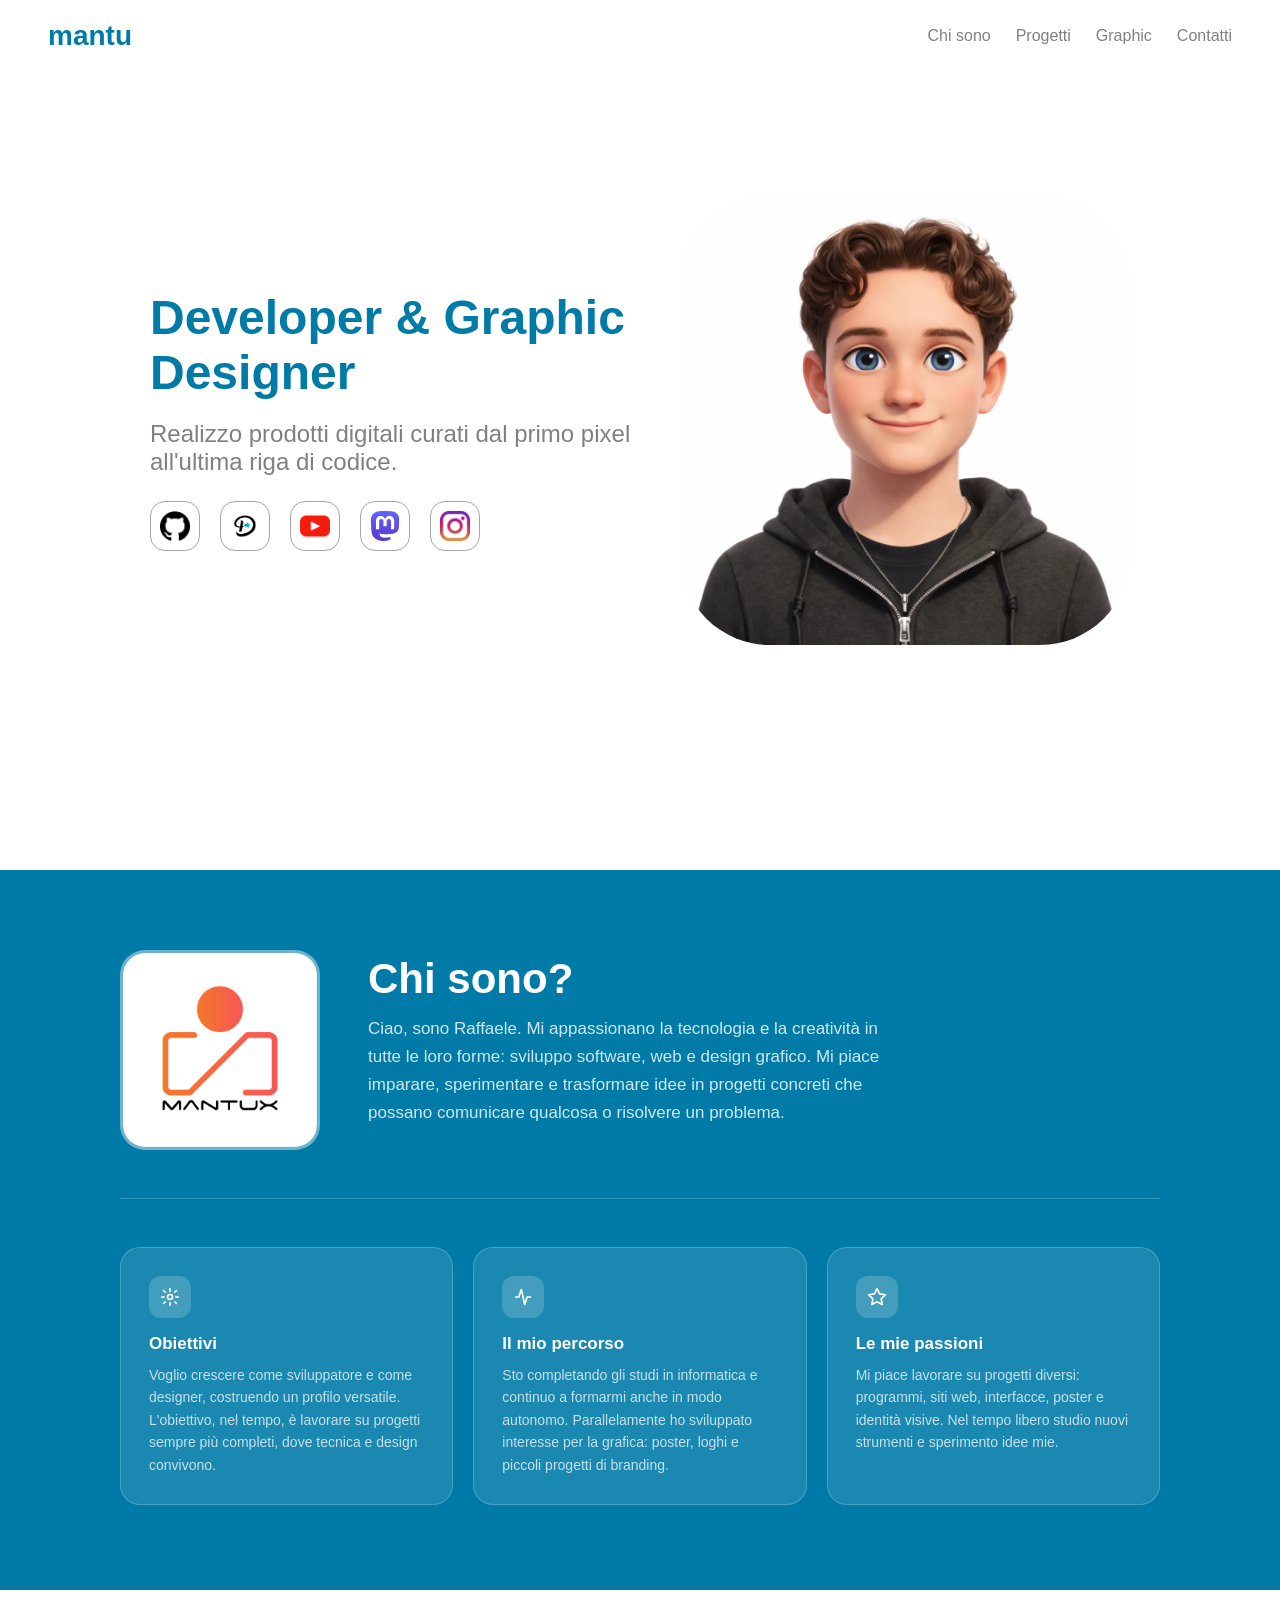
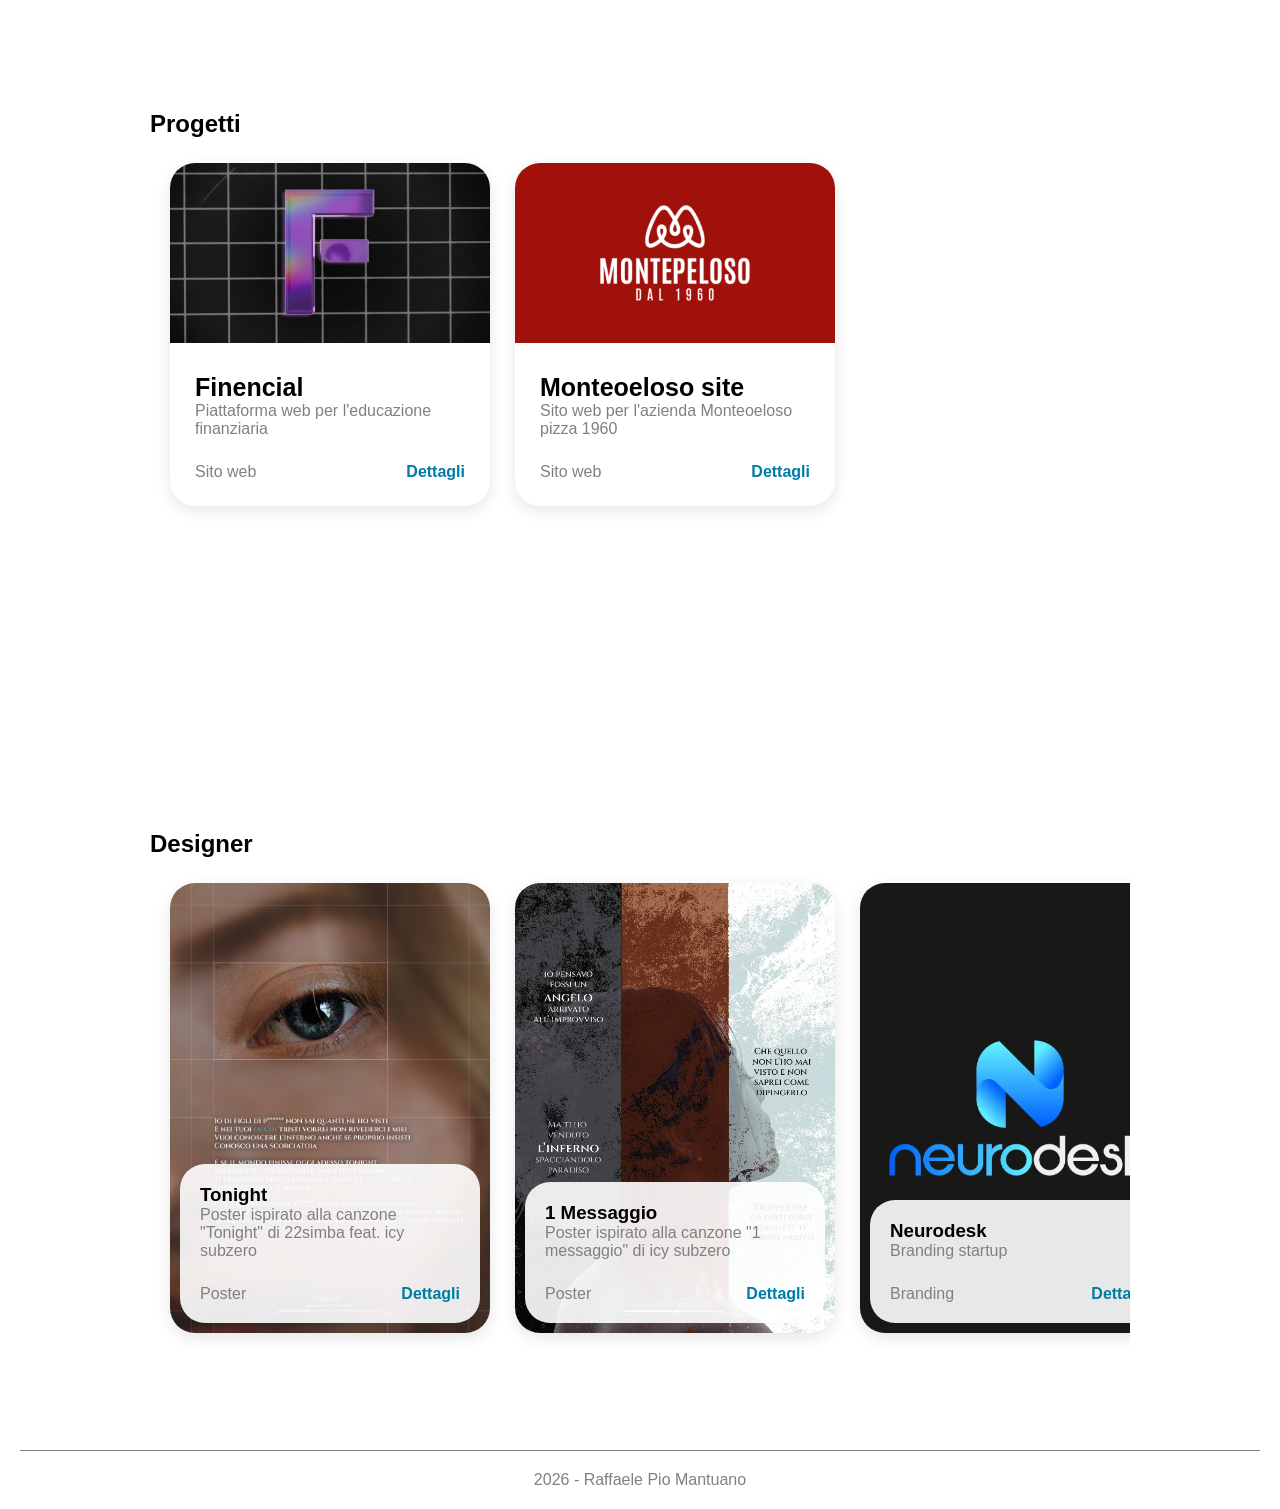
==== index.html @ b6dc05f1 "Add files via upload" ====
<!DOCTYPE html>
<html lang="it">

    <head>
        <meta charset="UTF-8">
        <meta name="viewport" content="width=device-width, initial-scale=1.0">
        <title>Mantu</title>
        <meta name="author" content="Raffaele Pio Mantuano">
        <link rel="icon" href="img/logoNoScritta.png">

        <!-- CSS-->
        <link rel="stylesheet" href="css/style.css">

    </head>

    <body>
        <!-- Navbar -->
        <nav class="nav">
            <a href="#home" style="text-decoration: none;">
                <h1>mantu</h1>
            </a>
        
            <button class="hamburger" aria-label="Apri menu">
                <span></span>
                <span></span>
                <span></span>
            </button>
        
            <ul class="link">
                <li class="nav-item"><a href="#chiSono" class="nav-link">Chi sono</a></li>
                <li class="nav-item"><a href="#progetti" class="nav-link">Progetti</a></li>
                <li class="nav-item"><a href="#Graphic" class="nav-link">Graphic</a></li>
                <li class="nav-item"><a href="#" class="nav-link">Contatti</a></li>
            </ul>
        </nav>

        <section class="home" id="home">

            <div class="info">
                <h1>Developer & Graphic Designer</h1>
                <p>Realizzo prodotti digitali curati dal primo pixel all'ultima riga di codice.</p>

                <div class="social">
                    <a href="https://github.com/MantuxDev" target="_blank" >
                        <img src="img/social/github-logo.webp" alt="Github">
                    </a>
                    <a href="https://displate.com/artist/mantux" target="_blank" >
                        <img src="img/social/0x0.webp" alt="Displate">
                    </a>
                    <a href="https://www.youtube.com/@Mantux-j5h" target="_blank">
                        <img src="img/social/youtube.webp" alt="Youtube">
                    </a>
                    <a href="https://mastodon.social/@the_mantux" target="_blank" >
                        <img src="img/social/Mastodon_logotype__simple__new_hue.svg.webp" alt="Mastodon">
                    </a>
                    <a href="https://www.instagram.com/___mantux___/" target="_blank">
                        <img src="img/social/instagram.webp" alt="Instagram">
                    </a>
                </div>
            </div>

            <img src="img/io_11zon.webp" alt="io" >
        </section>

        <section class="chiSono" id="chiSono">

            <div class="cs-top">
                <img src="img/Principale scritta bg bianco@1x.png" alt="" class="cs-avatar">
                <div class="cs-intro">
                    <h1>Chi sono?</h1>
                    <p>
                        Ciao, sono Raffaele.
                        Mi appassionano la tecnologia e la creatività in tutte le loro forme:
                        sviluppo software, web e design grafico.
                        Mi piace imparare, sperimentare e trasformare idee in progetti concreti
                        che possano comunicare qualcosa o risolvere un problema.
                    </p>
                </div>
            </div>
        
            <div class="cs-divider"></div>
        
            <div class="container">
                <div class="card-chiSono">
                    <div class="cs-card-icon">
                        <svg viewBox="0 0 24 24" fill="none" stroke="white" stroke-width="2" stroke-linecap="round" stroke-linejoin="round">
                            <circle cx="12" cy="12" r="3"/>
                            <path d="M12 2v3M12 19v3M4.22 4.22l2.12 2.12M17.66 17.66l2.12 2.12M2 12h3M19 12h3M4.22 19.78l2.12-2.12M17.66 6.34l2.12-2.12"/>
                        </svg>
                    </div>
                    <h2>Obiettivi</h2>
                    <p>Voglio crescere come sviluppatore e come designer, costruendo un profilo versatile. L'obiettivo, nel tempo, è lavorare su progetti sempre più completi, dove tecnica e design convivono.</p>
                </div>
            
                <div class="card-chiSono">
                    <div class="cs-card-icon">
                        <svg viewBox="0 0 24 24" fill="none" stroke="white" stroke-width="2" stroke-linecap="round" stroke-linejoin="round">
                            <path d="M3 12h4l3-9 4 18 3-9h4"/>
                        </svg>
                    </div>
                    <h2>Il mio percorso</h2>
                    <p>Sto completando gli studi in informatica e continuo a formarmi anche in modo autonomo. Parallelamente ho sviluppato interesse per la grafica: poster, loghi e piccoli progetti di branding.</p>
                </div>
            
                <div class="card-chiSono">
                    <div class="cs-card-icon">
                        <svg viewBox="0 0 24 24" fill="none" stroke="white" stroke-width="2" stroke-linecap="round" stroke-linejoin="round">
                            <polygon points="12 2 15.09 8.26 22 9.27 17 14.14 18.18 21.02 12 17.77 5.82 21.02 7 14.14 2 9.27 8.91 8.26 12 2"/>
                        </svg>
                    </div>
                    <h2>Le mie passioni</h2>
                    <p>Mi piace lavorare su progetti diversi: programmi, siti web, interfacce, poster e identità visive. Nel tempo libero studio nuovi strumenti e sperimento idee mie.</p>
                </div>
            </div>
        
        </section>

        <section class="progettiDeveloper" id="progetti">
            <h1>Progetti</h1>

            <div class="carousel">
                <div class="track">

                    <div class="card">
                        <img src="img/Developer/Finencial/intro.webp" alt="Finencial" >
                        
                        <div class="infoCard">
                            <h1>Finencial</h1>
                            <p>Piattaforma web per l'educazione finanziaria</p>

                            <div class="altro">
                                <p>Sito web</p>
                                <a href="Progetti/Developer/Finencial.html">Dettagli</a>
                            </div>
                        </div>
                    </div>

                    <div class="card">
                        <img src="img/Developer/Montepeloso/Progetto-senza-titolo-_1_.webp" alt="Finencial" >
                        
                        <div class="infoCard">
                            <h1>Monteoeloso site</h1>
                            <p>Sito web per l'azienda Monteoeloso pizza 1960</p>

                            <div class="altro">
                                <p>Sito web</p>
                                <a href="Progetti/Developer/Montepeloso.html">Dettagli</a>
                            </div>
                        </div>
                    </div>

                </div>
            </div>

        </section>

        <section class="progettiDesigner" id="Graphic">
            <h1>Designer</h1>

            <div class="carousel">
                <div class="track">

                    <div class="cardDesign">
                        <img src="img/Designer/card/14) Tonight_4_11zon.webp" alt="" class="card-bg">
                        
                        <div class="cardContent">
                            <h3>Tonight</h3>
                            <p>Poster ispirato alla canzone "Tonight" di 22simba feat. icy subzero</p>
                            
                            <div class="altro">
                                <p>Poster</p>
                                <a href="Progetti/Designer/tonight.html">Dettagli</a>
                            </div>
                        </div>
                    </div>

                    <div class="cardDesign">
                        <img src="img/Designer/card/13) 1 messaggio_3_11zon.webp" alt="" class="card-bg">
                        
                        <div class="cardContent">
                            <h3>1 Messaggio</h3>
                            <p>Poster ispirato alla canzone "1 messaggio" di icy subzero</p>
                            
                            <div class="altro">
                                <p>Poster</p>
                                <a href="Progetti/Designer/1messaggio.html">Dettagli</a>
                            </div>
                        </div>
                    </div>

                    <div class="cardDesign">
                        <img src="img/Designer/card/NeuroDesk_1_11zon.webp" alt="" class="card-bg">
                        
                        <div class="cardContent">
                            <h3>Neurodesk</h3>
                            <p>Branding startup </p>
                            
                            <div class="altro">
                                <p>Branding</p>
                                <a href="Progetti/Designer/Neurodesk.html">Dettagli</a>
                            </div>
                        </div>
                    </div>

                    <div class="cardDesign">
                        <img src="img/Designer/card/12) Vita mea.webp" alt="" class="card-bg">
                        
                        <div class="cardContent">
                            <h3>Vita mea</h3>
                            <p>Poster ispirato alla canzone "Vita mea" di icy subzero</p>
                            
                            <div class="altro">
                                <p>Poster</p>
                                <a href="Progetti/Designer/vitamea.html">Dettagli</a>
                            </div>
                        </div>
                    </div>

                    <div class="cardDesign">
                        <img src="img/Designer/card/11) Totti 10.webp" alt="" class="card-bg">
                        
                        <div class="cardContent">
                            <h3>Totti</h3>
                            <p>Un poster celebrativo dedicato a Francesco Totti</p>
                            
                            <div class="altro">
                                <p>Poster</p>
                                <a href="Progetti/Designer/Totti.html">Dettagli</a>
                            </div>
                        </div>
                    </div>

                    <div class="cardDesign">
                        <img src="img/Designer/card/6) Tho dipinta io.webp" alt="" class="card-bg">
                        
                        <div class="cardContent">
                            <h3>T'ho dipinta io</h3>
                            <p>Poster dedicato all'inno della Roma</p>
                            
                            <div class="altro">
                                <p>Poster</p>
                                <a href="#">Dettagli</a>
                            </div>
                        </div>
                    </div>

                    <div class="cardDesign">
                        <img src="img/Designer/card/10) Vuoi un cookie.webp" alt="" class="card-bg">
                        
                        <div class="cardContent">
                            <h3>Vuoi un cookie?</h3>
                            <p>Ironica rappresentazione grafica dei banner per il consenso ai dati web</p>
                            
                            <div class="altro">
                                <p>Poster</p>
                                <a href="Progetti/Designer/VuoiUnCookie.html">Dettagli</a>
                            </div>
                        </div>
                    </div>

                    <div class="cardDesign">
                        <img src="img/Designer/card/9) Ferrari.webp" alt="" class="card-bg">
                        
                        <div class="cardContent">
                            <h3>Ferrari</h3>
                            <p>Poster dedicato alla Ferrari</p>
                            
                            <div class="altro">
                                <p>Poster</p>
                                <a href="Progetti/Designer/Ferrari.html">Dettagli</a>
                            </div>
                        </div>
                    </div>

                    <div class="cardDesign">
                        <img src="img/Designer/card/poster roma_2_11zon.webp" alt="" class="card-bg">
                        
                        <div class="cardContent">
                            <h3>Poster AS Roma</h3>
                            <p>Poster dedicato all'inno della Roma</p>
                            
                            <div class="altro">
                                <p>Poster</p>
                                <a href="#">Dettagli</a>
                            </div>
                        </div>
                    </div>

                    <div class="cardDesign">
                        <img src="img/Designer/card/3) Batman.webp" alt="" class="card-bg">
                        
                        <div class="cardContent">
                            <h3>Batman</h3>
                            <p>Poster dedicato a Batman</p>
                            
                            <div class="altro">
                                <p>Poster</p>
                                <a href="#">Dettagli</a>
                            </div>
                        </div>
                    </div>

                    <div class="cardDesign">
                        <img src="img/Designer/card/1) Daje Roma Daje.webp" alt="" class="card-bg">
                        
                        <div class="cardContent">
                            <h3>Daje Roma Daje</h3>
                            <p>Poster dedicato al Daje Roma Daje</p>
                            
                            <div class="altro">
                                <p>Poster</p>
                                <a href="#">Dettagli</a>
                            </div>
                        </div>
                    </div>

                </div> <!-- track -->

                </div>
            </div>

            


        </section>

        <footer>
            <p>2026 - Raffaele Pio Mantuano</p>
        </footer>

        <script src="script.js"></script>

    </body>
</html>
---- css/style.css ----
:root{
    --ceruleo: #007BA7
}

*{
    padding: 0;
    margin: 0;
    box-sizing: border-box;
    font-family:Arial, Helvetica, sans-serif;
}

html {
    scroll-snap-type: y mandatory;
}

body {
    background-color:white;
}

.nav {
    position: fixed;
    top: 0;
    left: 0;
    width: 100%;
    z-index: 9999;
    display: flex; 
    justify-content: space-between;
    align-items: center;
    padding: 20px 48px; 
    background-color: rgba(255, 255, 255, 0.8); 
    transition: 0.5s;
    border-bottom: 1px solid transparent;
}

.nav.scrolled {
    padding-top: 15px;
    padding-bottom: 15px;
    padding-left: 30px;
    padding-right: 30px;
    backdrop-filter: blur(4px);
    border-bottom: 1px solid rgba(0,0,0,0.1);
}

.nav h1 {
    color: var(--ceruleo); 
    font-size: 28px;
}

.link {
    display: flex;
    gap: 25px;
    list-style: none;
    align-items: center;
    margin-top: 0;
}

.nav-link {
    text-decoration: none;
    color: gray;
    transition: 0.3s;
}

.nav-link:hover {
    color: var(--ceruleo);
}

/* Hamburger Style (i tre trattini) */
.hamburger {
    display: none;
    flex-direction: column;
    gap: 6px;
    background: none;
    border: none;
    cursor: pointer;
}

.hamburger span {
    width: 24px;
    height: 2px;
    background: gray;
    display: block;
}

/* MEDIA QUERY - Comportamento Mobile */
@media (max-width: 768px) {
    .nav {
        padding: 20px 24px;
    }

    .hamburger {
        display: flex;
    }

    .link {
        position: absolute;
        top: 70px; /* Posizionamento identico alla seconda nav */
        right: 24px;
        background: rgba(255, 255, 255, 0.8);
        box-shadow: 0 12px 30px rgba(0,0,0,0.1);
        border-radius: 16px;
        display: none; /* Nascosto di default */
        flex-direction: column;
        min-width: 180px;
        padding: 15px 0;
        gap: 0; /* Gestito dai padding interni dei link */
        
    }

    /* Classe per mostrare il menu (attiva via JS) */
    .link.active {
        display: flex;
        
    }

    .link li {
        width: 100%;
    }

    .nav-link {
        display: block;
        padding: 12px 20px;
        width: 100%;
        text-align: center;
    }
}

section{
    margin: 150px;
    padding-top: 120px;
    margin-top: 0px;
    min-height: 80vh;
}

.home{
    display: flex;
    align-items: center;
}

.home .info{
    display: flex;
    flex-direction: column;
    width: 50%;
}

.home .info h1{
    font-size: xxx-large;
    font-weight: 600;
    color: var(--ceruleo);
    margin-bottom: 20px;
}

.home .info p{
    font-size: x-large;
    color: gray;
}

.home img{
    height: 450px;
    margin-left: auto;
    border-radius: 20%;
}

.info .social{
    display: flex;
    margin-top: 25px;
}

.info .social a{
    margin-right: 20px;
    border: solid 1px rgba(0,0,0,.35);
    border-radius: 15px;
    padding: 10px;
    justify-content: center;
    align-items: center;
    display: flex;
    transition: 0.3s;

    width: 50px;
    height: 50px;
}

.info .social img{
    width: 30px;
    height: 30px;
    transition: 0.3s;
}

.info .social a:hover{
    background-color: rgba(0,123,167,0.3);
    backdrop-filter: blur(4px);
    border-color: var(--ceruleo);
    transform: translateY(-4px) scale(1.01);

}

@media (max-width: 1000px){
    section{
        margin: 0px;
    }

    .home{
        flex-direction: column;
        align-items: center;
    }

    .home .info{
        display: flex;
        flex-direction: column;
        width: 80%;
    }

    .home img{
        margin:0;
        margin-top: 25px;
        margin-bottom: 25px;
        width: 350px;
        height: 350px;
        align-items: center;
    }
}

.chiSono {
    background-color: var(--ceruleo);
    margin: 0;
    padding: 80px 120px;
}

.cs-top {
    display: flex;
    align-items: center;
    gap: 48px;
    margin-bottom: 48px;
}

.cs-avatar {
    width: 200px;
    height: 200px;
    border-radius: 25px;
    border: 3px solid rgba(255,255,255,0.35);
    background: rgba(255,255,255,0.12);
    flex-shrink: 0;
    display: flex;
    align-items: center;
    justify-content: center;
    font-size: 48px;
    font-weight: 700;
    color: white;
}

.cs-intro h1 {
    font-size: 42px;
    font-weight: 700;
    color: white;
    margin-bottom: 12px;
}

.cs-intro p {
    font-size: 17px;
    color: rgba(255,255,255,0.82);
    line-height: 1.65;
    margin-bottom: 18px;
    max-width: 520px;
}

.cs-divider {
    height: 1px;
    background: rgba(255,255,255,0.2);
    margin-bottom: 48px;
}

.container {
    display: grid;
    grid-template-columns: repeat(3, 1fr);
    gap: 20px;
    margin: 0;
}

.card-chiSono {
    background: rgba(255,255,255,0.1);
    border: 1px solid rgba(255,255,255,0.2);
    border-radius: 20px;
    padding: 28px;
    transition: 0.3s;
    max-width: unset;
    min-width: unset;
    margin: 0;
}

.card-chiSono:hover {
    background: rgba(255,255,255,0.16);
    transform: translateY(-4px);
    box-shadow: 0 15px 30px rgba(255,255,255,0.18);
}

.cs-card-icon {
    width: 42px;
    height: 42px;
    border-radius: 12px;
    background: rgba(255,255,255,0.18);
    display: flex;
    align-items: center;
    justify-content: center;
    margin-bottom: 16px;
}

.cs-card-icon svg {
    width: 20px;
    height: 20px;
}

.card-chiSono h2 {
    font-size: 17px;
    font-weight: 600;
    color: white;
    margin-bottom: 10px;
}

.card-chiSono p {
    font-size: 14px;
    color: rgba(255,255,255,0.75);
    line-height: 1.6;
    margin: 0;
}

@media (max-width: 768px) {
    .chiSono {
        padding: 48px 24px;
    }

    .cs-top {
        flex-direction: column;
        gap: 24px;
    }

    .container {
        grid-template-columns: 1fr;
    }

    .cs-intro h1 {
        font-size: 30px;
    }
}

.progettiDeveloper {
    overflow: hidden;
    margin-bottom: 0
}

.carousel {
    width: 100%;           /* ← mancava */
    display: flex;
    overflow-x: scroll;
    scroll-behavior: smooth;
    -webkit-overflow-scrolling: touch;
    scrollbar-width: none;
    cursor: grab;
    padding-left: 20px;
    padding-bottom: 20px;
}

.track {
    display: flex;
    flex-wrap: nowrap;     /* ← importante, blocca il wrap */
    gap: 25px;
    padding-top: 25px;
    transition: 0.5s;
}

.card{
    border-radius: 25px;
    gap: 10px;
    transition: 0.3s ease;
    max-width: 320px;
    min-width: 320px;
    box-shadow: 0 5px 15px rgba(0,0,0,.1);
}

.infoCard{
    display: flex;
    flex-direction: column;
    margin: 25px;
    margin-top: 5px;
}

.card img {
    width: 100%;
    aspect-ratio: 16 / 9;
    border-radius: 25px 25px 0px 0px;
    display: block;
}


.card h1{
    margin-top: 25px;
    font-size: 25px;
}

.card p{
    color: gray;
}

.altro{
    display: flex;
    margin-top: 25px;
}

.altro a{
    margin-left: auto;
    text-decoration: none;
    color: var(--ceruleo);
    font-weight: 600;
}

.altro p{
    color: gray;
}

.card:hover{
    transform: translateY(-4px) scale(1.01);
    box-shadow: 0 5px 20px rgba(0,0,0,.18);
}


@media (max-width: 768px){
    .progettiDeveloper{
        margin: 25px;
    }

    .track{
        padding-left: 15px;
    }
    
    .card{
        max-width: 280px;
    }

}

.progettiDesigner{
    overflow: hidden;
    margin-bottom: 0
}

.cardDesign{
    position: relative;
    width: 320px;
    height: 450px;
    min-width: 320px;
    border-radius: 25px;
    overflow: hidden;
    box-shadow: 0 5px 15px rgba(0,0,0,.1);

    transition: 0.3s;
    gap: 25px;
}

.card-bg{
    position: absolute;
    inset: 0;           /* = top:0 right:0 bottom:0 left:0 */
    width: 100%;
    height: 100%;
    object-fit: cover;
    display: block;
    z-index: 0;  
    border-radius: 0px;
}

.cardContent {
    position: absolute;
    bottom: 0;
    background: rgba(255,255,255,.9);
    border-radius: 25px 25px 25px 25px;

    padding: 20px;
    margin: 10px;
    z-index: 1;

    min-width: 300px;
    min-height: 120px;
}

.cardContent p{
    color:gray;
}


.cardDesign:hover{
    transform: translateY(-4px) scale(1.01);
    box-shadow: 0 5px 20px rgba(0,0,0,.18);
}

.card, .card-bg, .cardContent, .cardDesign, .altro {
    pointer-events: none;
    user-select: none;
    -webkit-user-drag: none;
}

.altro a{
    pointer-events: auto;
    user-select: auto;
}

footer{
    text-align: center;
    margin: 20px;
    border-top: solid 1px gray;
}

footer p{
    color: gray;
    margin-top: 20px;
}

@media (max-width: 768px){
    .progettiDesigner{
        margin: 25px;
        padding: 5px;
    }

    .carousel{
        padding-left: 0;
    }

    footer p{
        color: gray;
        margin-top: 10px;
        font-size: 12px;
    }
}
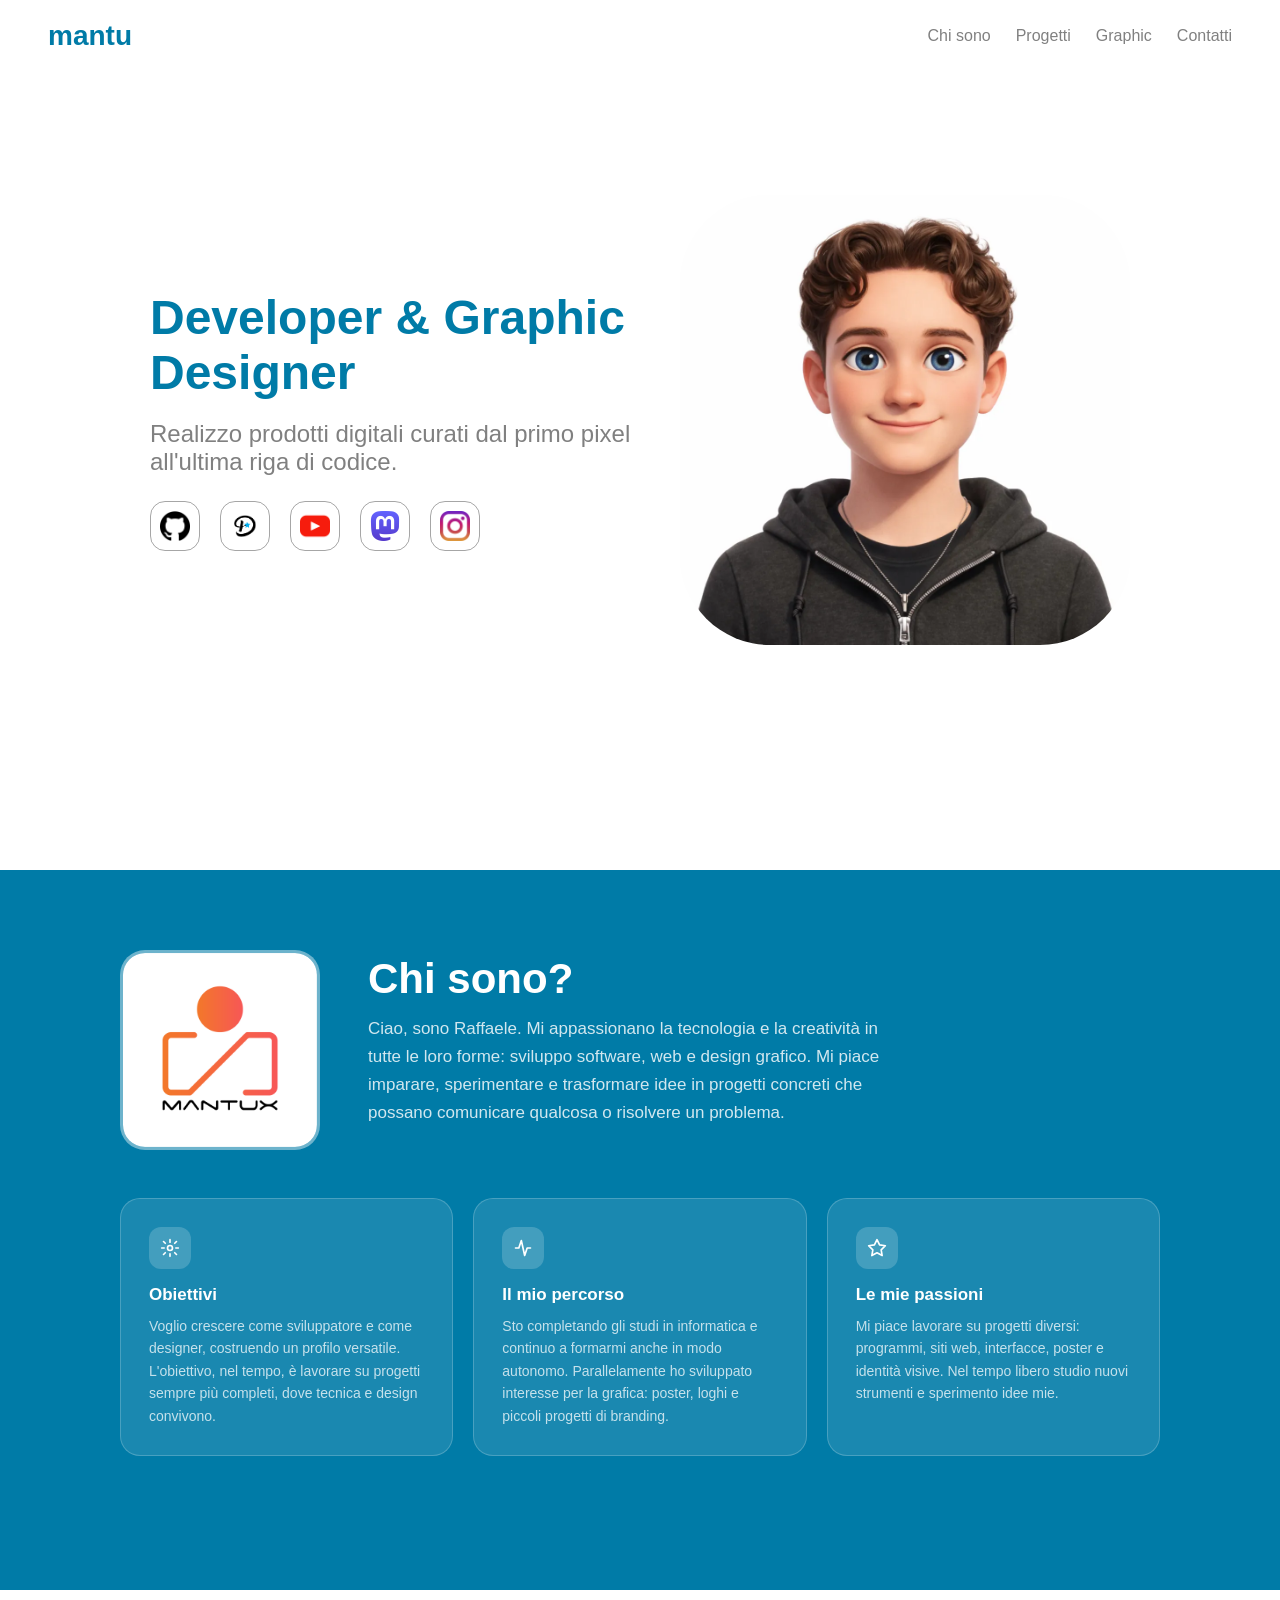
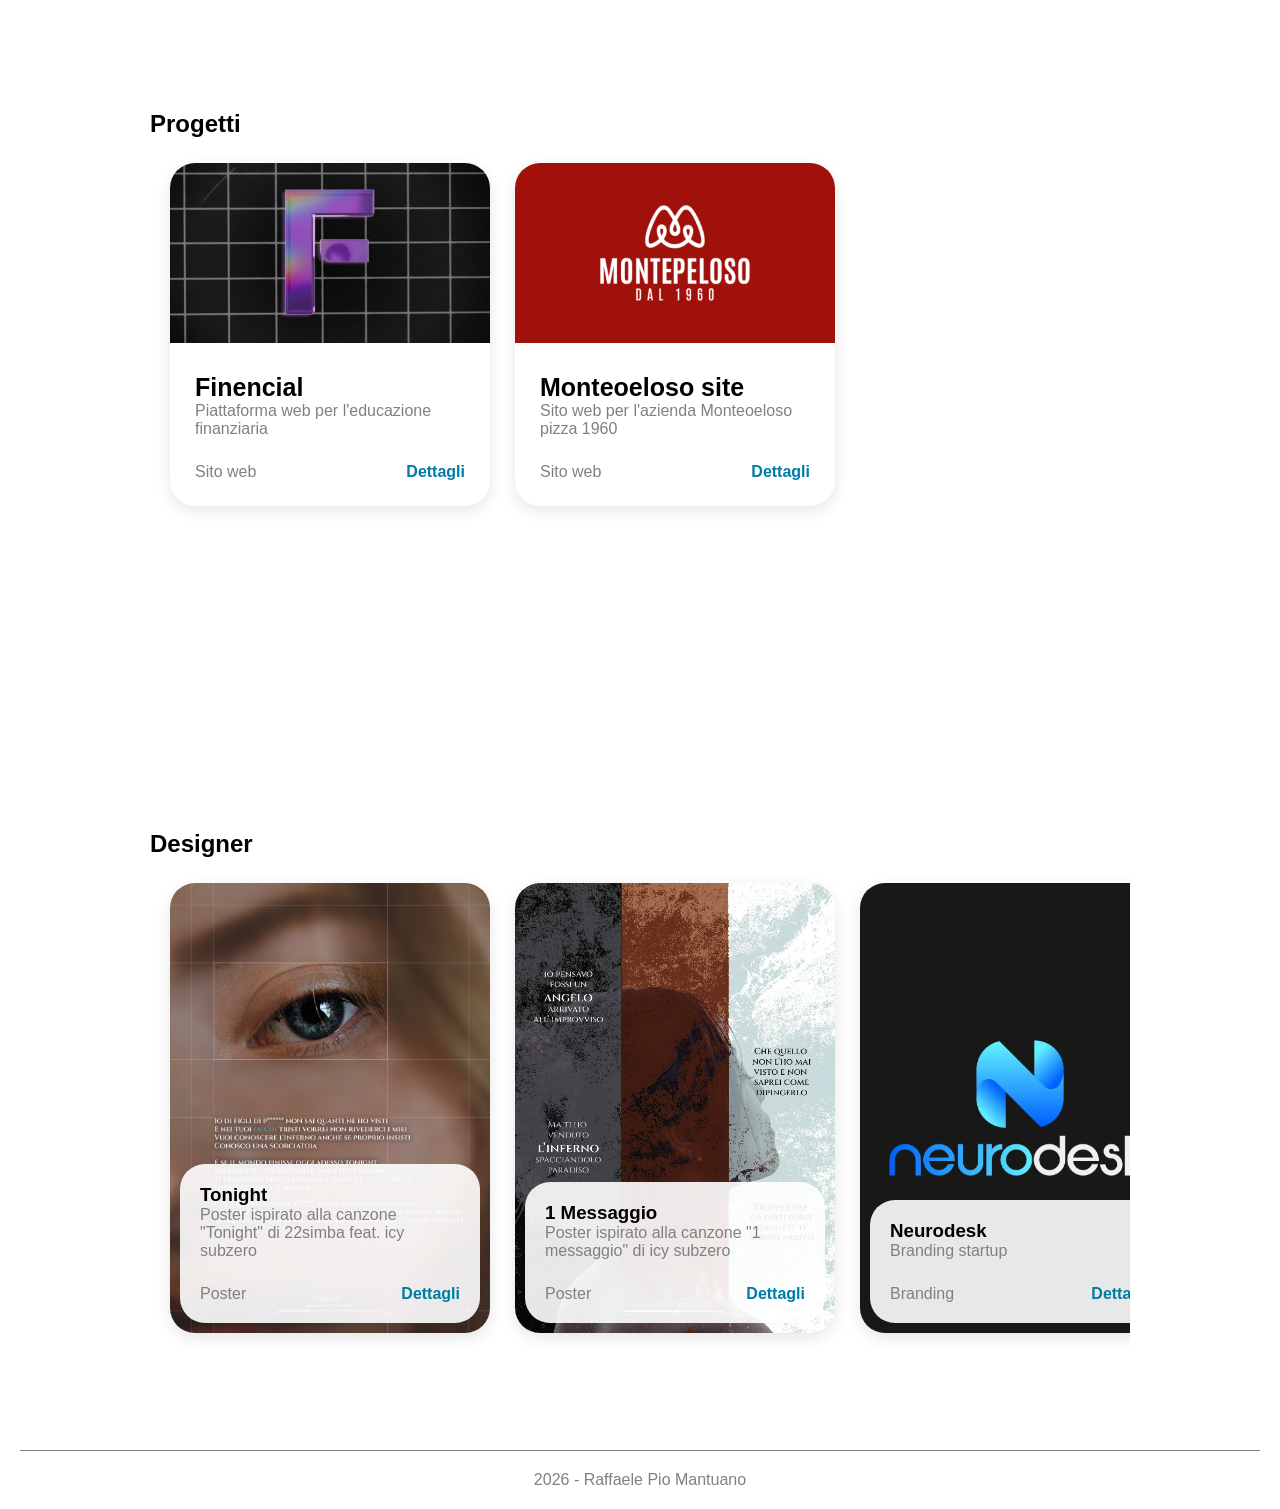
==== commit c4e6e5f0: "Add files via upload" ====
--- a/index.html
+++ b/index.html
@@ -1,12 +1,18 @@
 <!DOCTYPE html>
-<html lang="it">
+<html lang="it-IT">
 
     <head>
         <meta charset="UTF-8">
         <meta name="viewport" content="width=device-width, initial-scale=1.0">
-        <title>Mantu</title>
+
+        <!-- SEO -->
+        <title>Mantu | Developer & Graphic Designer</title>
+
+        <meta name="description" content="Sono Raffaele Pio Mantuano, un developer e graphic designer appassionato di tecnologia e creatività.">
         <meta name="author" content="Raffaele Pio Mantuano">
-        <link rel="icon" href="img/logoNoScritta.png">
+
+        <!-- Favicon -->
+        <link rel="icon" href="img/logoNoScritta.png" type="image/x-icon">
 
         <!-- CSS-->
         <link rel="stylesheet" href="css/style.css">
@@ -15,52 +21,61 @@
 
     <body>
         <!-- Navbar -->
-        <nav class="nav">
-            <a href="#home" style="text-decoration: none;">
-                <h1>mantu</h1>
-            </a>
-        
-            <button class="hamburger" aria-label="Apri menu">
-                <span></span>
-                <span></span>
-                <span></span>
-            </button>
-        
-            <ul class="link">
-                <li class="nav-item"><a href="#chiSono" class="nav-link">Chi sono</a></li>
-                <li class="nav-item"><a href="#progetti" class="nav-link">Progetti</a></li>
-                <li class="nav-item"><a href="#Graphic" class="nav-link">Graphic</a></li>
-                <li class="nav-item"><a href="#" class="nav-link">Contatti</a></li>
-            </ul>
-        </nav>
-
-        <section class="home" id="home">
-
-            <div class="info">
-                <h1>Developer & Graphic Designer</h1>
-                <p>Realizzo prodotti digitali curati dal primo pixel all'ultima riga di codice.</p>
-
-                <div class="social">
-                    <a href="https://github.com/MantuxDev" target="_blank" >
-                        <img src="img/social/github-logo.webp" alt="Github">
-                    </a>
-                    <a href="https://displate.com/artist/mantux" target="_blank" >
-                        <img src="img/social/0x0.webp" alt="Displate">
-                    </a>
-                    <a href="https://www.youtube.com/@Mantux-j5h" target="_blank">
-                        <img src="img/social/youtube.webp" alt="Youtube">
-                    </a>
-                    <a href="https://mastodon.social/@the_mantux" target="_blank" >
-                        <img src="img/social/Mastodon_logotype__simple__new_hue.svg.webp" alt="Mastodon">
-                    </a>
-                    <a href="https://www.instagram.com/___mantux___/" target="_blank">
-                        <img src="img/social/instagram.webp" alt="Instagram">
-                    </a>
-                </div>
-            </div>
-
-            <img src="img/io_11zon.webp" alt="io" >
-        </section>
+        <header role="header">
+            <nav class="nav">
+                <a href="#home" style="text-decoration: none;">
+                    <h1>mantu</h1>
+                </a>
+            
+                <button class="hamburger" aria-label="Apri menu">
+                    <span></span>
+                    <span></span>
+                    <span></span>
+                </button>
+            
+                <ul class="link">
+                    <li class="nav-item"><a href="#chiSono" class="nav-link">Chi sono</a></li>
+                    <li class="nav-item"><a href="#progetti" class="nav-link">Progetti</a></li>
+                    <li class="nav-item"><a href="#Graphic" class="nav-link">Graphic</a></li>
+                    <li class="nav-item"><a href="#" class="nav-link">Contatti</a></li>
+                </ul>
+            </nav>
+        </header>
+
+        <!-- Main Content -->
+        <main role="main">
+            <section class="home" id="home">
+                <div class="info">
+                    <h1>Developer & Graphic Designer</h1>
+                    <p>Realizzo prodotti digitali curati dal primo pixel all'ultima riga di codice.</p>
+
+                    <div class="social">
+
+                        <a href="https://github.com/MantuxDev" target="_blank" >
+                            <img src="img/social/github-logo.webp" alt="Github">
+                        </a>
+
+                        <a href="https://displate.com/artist/mantux" target="_blank" >
+                            <img src="img/social/0x0.webp" alt="Displate">
+                        </a>
+
+                        <a href="https://www.youtube.com/@Mantux-j5h" target="_blank">
+                            <img src="img/social/youtube.webp" alt="Youtube">
+                        </a>
+
+                        <a href="https://mastodon.social/@the_mantux" target="_blank" >
+                            <img src="img/social/Mastodon_logotype__simple__new_hue.svg.webp" alt="Mastodon">
+                        </a>
+
+                        <a href="https://www.instagram.com/___mantux___/" target="_blank">
+                            <img src="img/social/instagram.webp" alt="Instagram">
+                        </a>
+
+                    </div> <!-- social -->
+                </div><!-- info -->
+
+                <img src="img/io_11zon.webp" alt="io" >
+            </section> <!-- home -->
 
         <section class="chiSono" id="chiSono">
 
@@ -78,7 +93,6 @@
                 </div>
             </div>
         
-            <div class="cs-divider"></div>
         
             <div class="container">
                 <div class="card-chiSono">
@@ -113,7 +127,7 @@
                 </div>
             </div>
         
-        </section>
+        </section> <!-- chi sono -->
 
         <section class="progettiDeveloper" id="progetti">
             <h1>Progetti</h1>
@@ -152,7 +166,7 @@
                 </div>
             </div>
 
-        </section>
+        </section> <!-- progetti developer -->
 
         <section class="progettiDesigner" id="Graphic">
             <h1>Designer</h1>
@@ -313,16 +327,10 @@
                             </div>
                         </div>
                     </div>
-
                 </div> <!-- track -->
-
-                </div>
-            </div>
-
-            
-
-
-        </section>
+                </div> <!-- carousel -->
+            </section> <!-- progetti designer -->
+        </main>
 
         <footer>
             <p>2026 - Raffaele Pio Mantuano</p>
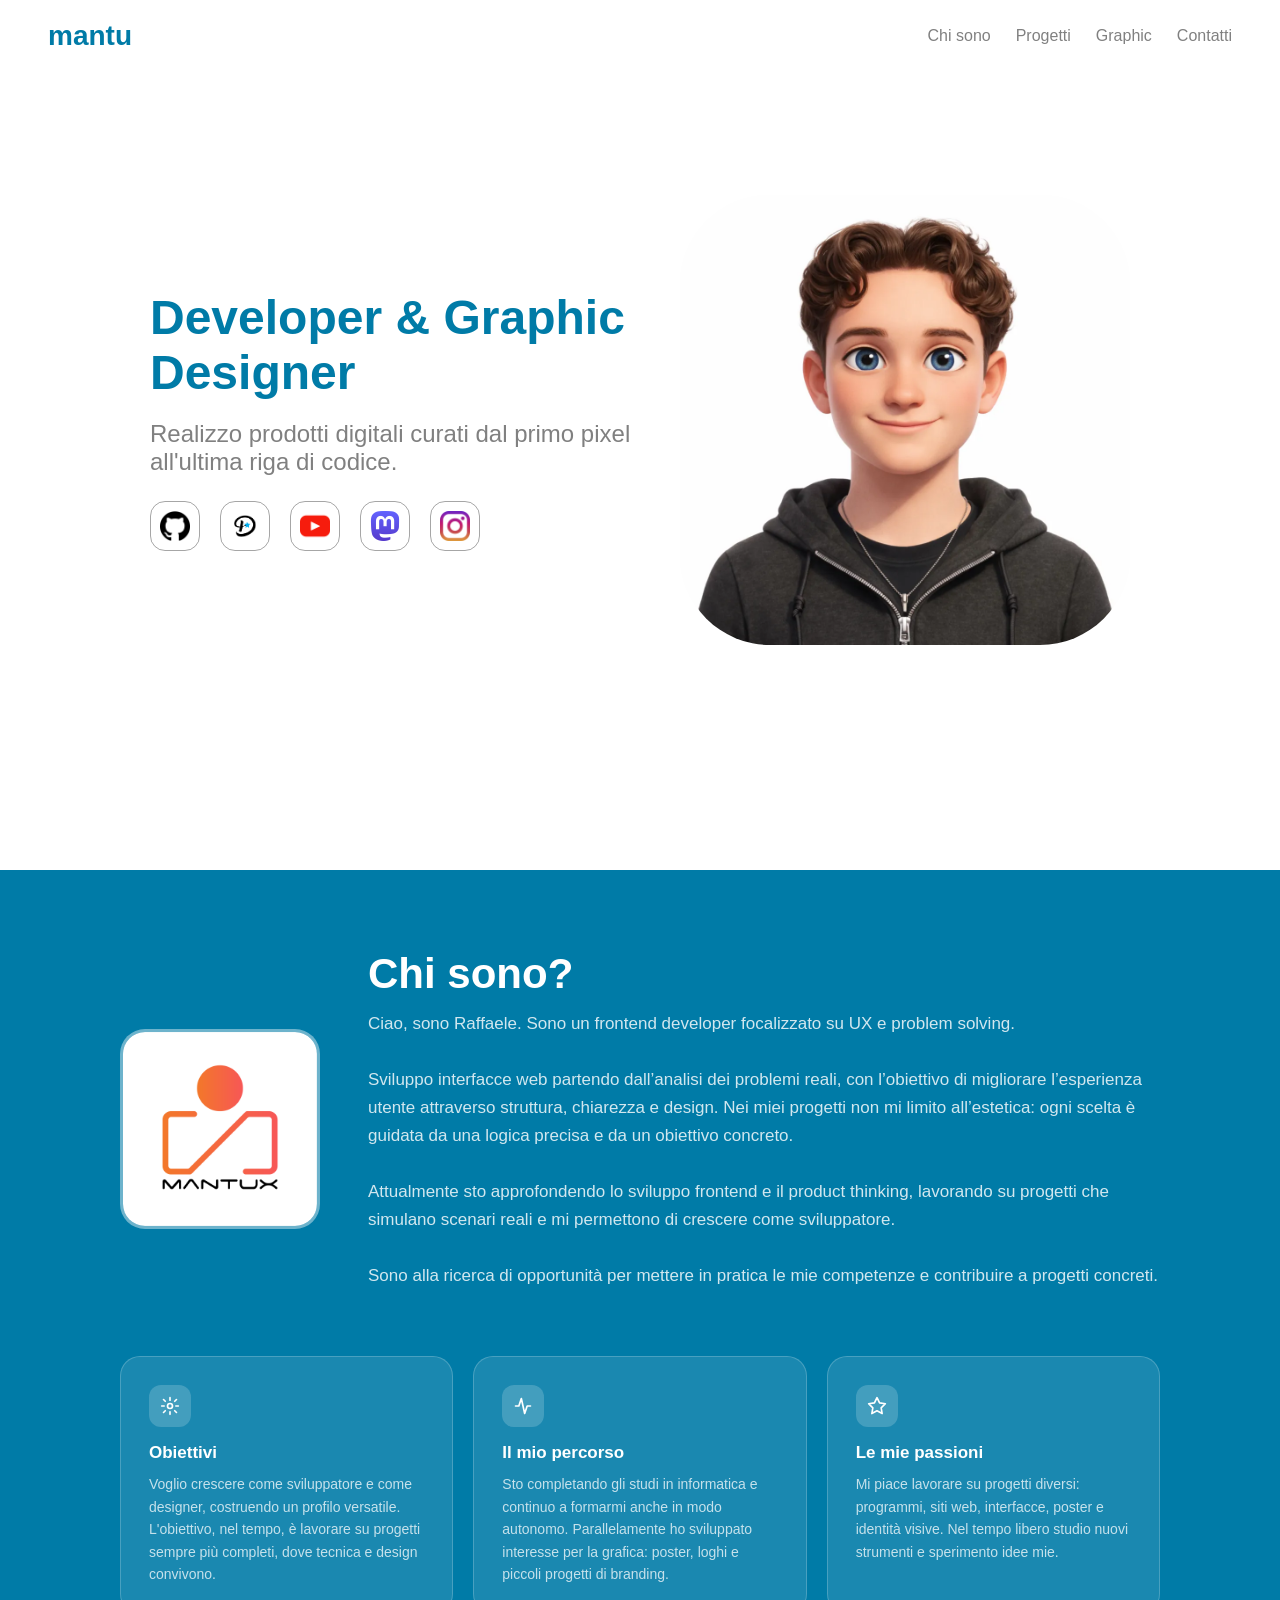
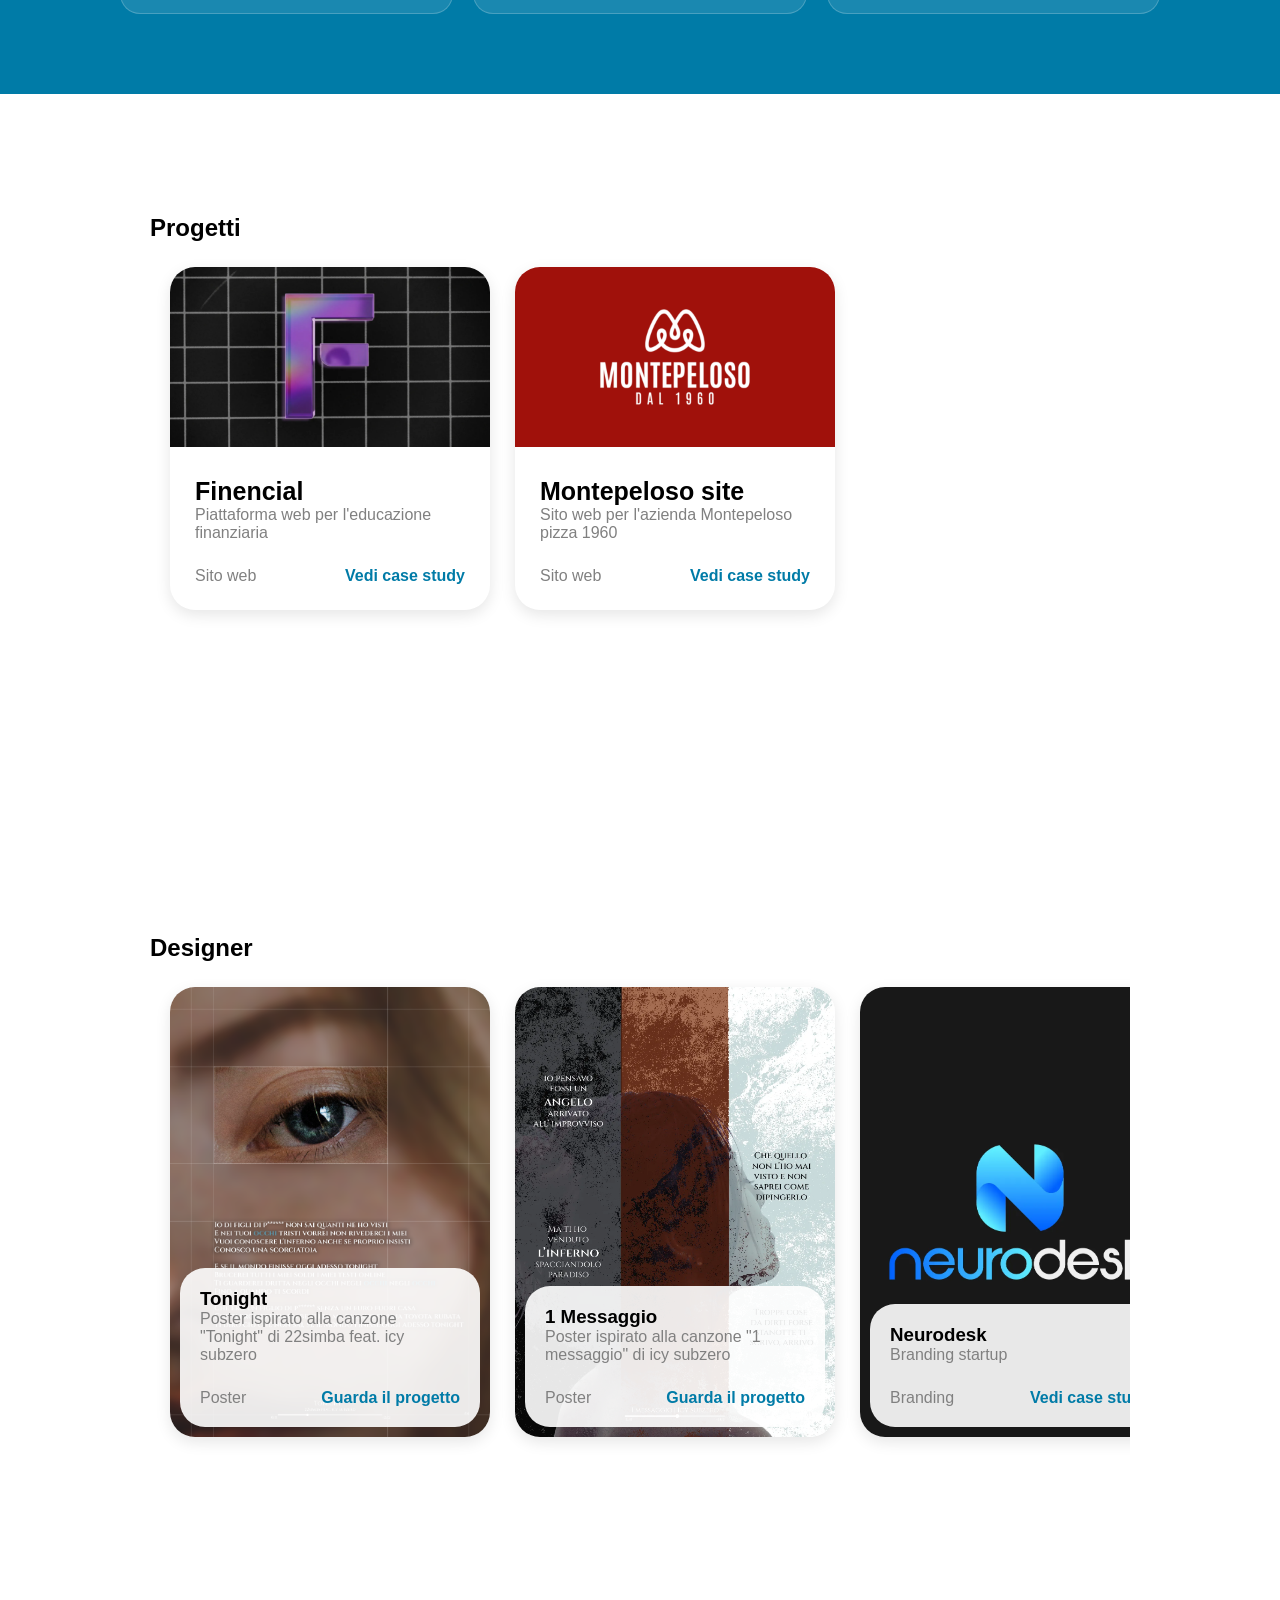
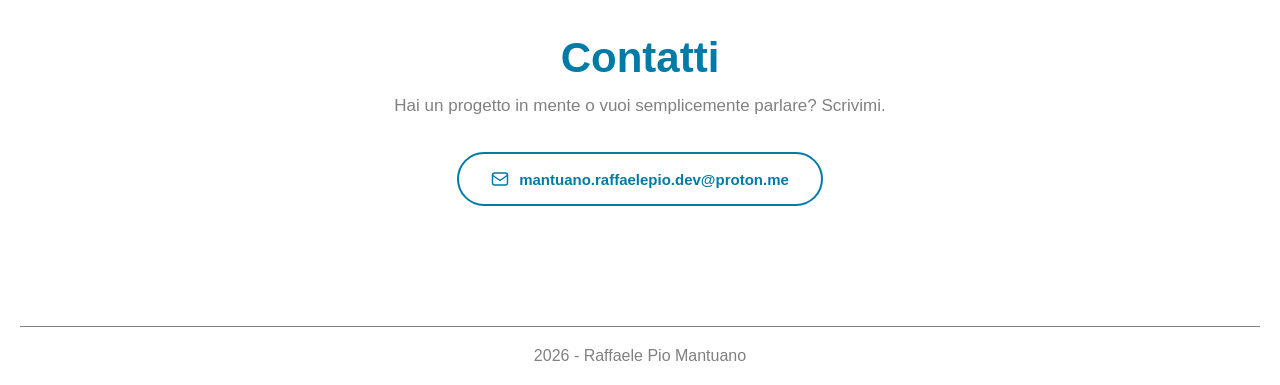
==== commit 5ec14e5f: "Add files via upload" ====
--- a/index.html
+++ b/index.html
@@ -14,7 +14,7 @@
         <!-- Favicon -->
         <link rel="icon" href="img/logoNoScritta.png" type="image/x-icon">
 
-        <!-- CSS-->
+        <!-- CSS -->
         <link rel="stylesheet" href="css/style.css">
 
     </head>
@@ -37,7 +37,7 @@
                     <li class="nav-item"><a href="#chiSono" class="nav-link">Chi sono</a></li>
                     <li class="nav-item"><a href="#progetti" class="nav-link">Progetti</a></li>
                     <li class="nav-item"><a href="#Graphic" class="nav-link">Graphic</a></li>
-                    <li class="nav-item"><a href="#" class="nav-link">Contatti</a></li>
+                    <li class="nav-item"><a href="#contatti" class="nav-link">Contatti</a></li>
                 </ul>
             </nav>
         </header>
@@ -85,10 +85,14 @@
                     <h1>Chi sono?</h1>
                     <p>
                         Ciao, sono Raffaele.
-                        Mi appassionano la tecnologia e la creatività in tutte le loro forme:
-                        sviluppo software, web e design grafico.
-                        Mi piace imparare, sperimentare e trasformare idee in progetti concreti
-                        che possano comunicare qualcosa o risolvere un problema.
+                        Sono un frontend developer focalizzato su UX e problem solving.
+                        <br><br>
+                        Sviluppo interfacce web partendo dall’analisi dei problemi reali, con l’obiettivo di migliorare l’esperienza utente attraverso struttura, chiarezza e design.
+                        Nei miei progetti non mi limito all’estetica: ogni scelta è guidata da una logica precisa e da un obiettivo concreto.
+                        <br><br>
+                        Attualmente sto approfondendo lo sviluppo frontend e il product thinking, lavorando su progetti che simulano scenari reali e mi permettono di crescere come sviluppatore.
+                        <br><br>
+                        Sono alla ricerca di opportunità per mettere in pratica le mie competenze e contribuire a progetti concreti.
                     </p>
                 </div>
             </div>
@@ -144,7 +148,7 @@
 
                             <div class="altro">
                                 <p>Sito web</p>
-                                <a href="Progetti/Developer/Finencial.html">Dettagli</a>
+                                <a href="Progetti/Developer/Finencial.html">Vedi case study</a>
                             </div>
                         </div>
                     </div>
@@ -153,12 +157,12 @@
                         <img src="img/Developer/Montepeloso/Progetto-senza-titolo-_1_.webp" alt="Finencial" >
                         
                         <div class="infoCard">
-                            <h1>Monteoeloso site</h1>
-                            <p>Sito web per l'azienda Monteoeloso pizza 1960</p>
+                            <h1>Montepeloso site</h1>
+                            <p>Sito web per l'azienda Montepeloso pizza 1960</p>
 
                             <div class="altro">
                                 <p>Sito web</p>
-                                <a href="Progetti/Developer/Montepeloso.html">Dettagli</a>
+                                <a href="Progetti/Developer/montepeloso.html">Vedi case study</a>
                             </div>
                         </div>
                     </div>
@@ -183,7 +187,7 @@
                             
                             <div class="altro">
                                 <p>Poster</p>
-                                <a href="Progetti/Designer/tonight.html">Dettagli</a>
+                                <a href="Progetti/Designer/tonight.html">Guarda il progetto</a>
                             </div>
                         </div>
                     </div>
@@ -197,7 +201,7 @@
                             
                             <div class="altro">
                                 <p>Poster</p>
-                                <a href="Progetti/Designer/1messaggio.html">Dettagli</a>
+                                <a href="Progetti/Designer/1messaggio.html">Guarda il progetto</a>
                             </div>
                         </div>
                     </div>
@@ -211,7 +215,7 @@
                             
                             <div class="altro">
                                 <p>Branding</p>
-                                <a href="Progetti/Designer/Neurodesk.html">Dettagli</a>
+                                <a href="Progetti/Designer/Neurodesk.html">Vedi case study</a>
                             </div>
                         </div>
                     </div>
@@ -225,7 +229,7 @@
                             
                             <div class="altro">
                                 <p>Poster</p>
-                                <a href="Progetti/Designer/vitamea.html">Dettagli</a>
+                                <a href="Progetti/Designer/vitamea.html">Guarda il progetto</a>
                             </div>
                         </div>
                     </div>
@@ -239,11 +243,12 @@
                             
                             <div class="altro">
                                 <p>Poster</p>
-                                <a href="Progetti/Designer/Totti.html">Dettagli</a>
-                            </div>
-                        </div>
-                    </div>
-
+                                <a href="Progetti/Designer/Totti.html">Guarda il progetto</a>
+                            </div>
+                        </div>
+                    </div>
+                    
+                    <!--
                     <div class="cardDesign">
                         <img src="img/Designer/card/6) Tho dipinta io.webp" alt="" class="card-bg">
                         
@@ -257,6 +262,7 @@
                             </div>
                         </div>
                     </div>
+                    -->
 
                     <div class="cardDesign">
                         <img src="img/Designer/card/10) Vuoi un cookie.webp" alt="" class="card-bg">
@@ -267,7 +273,7 @@
                             
                             <div class="altro">
                                 <p>Poster</p>
-                                <a href="Progetti/Designer/VuoiUnCookie.html">Dettagli</a>
+                                <a href="Progetti/Designer/VuoiUnCookie.html">Guarda il progetto</a>
                             </div>
                         </div>
                     </div>
@@ -281,10 +287,12 @@
                             
                             <div class="altro">
                                 <p>Poster</p>
-                                <a href="Progetti/Designer/Ferrari.html">Dettagli</a>
-                            </div>
-                        </div>
-                    </div>
+                                <a href="Progetti/Designer/Ferrari.html">Guarda il progetto</a>
+                            </div>
+                        </div>
+                    </div>
+
+                    <!--
 
                     <div class="cardDesign">
                         <img src="img/Designer/card/poster roma_2_11zon.webp" alt="" class="card-bg">
@@ -327,9 +335,23 @@
                             </div>
                         </div>
                     </div>
-                </div> <!-- track -->
+                </div>--> <!-- track -->
                 </div> <!-- carousel -->
             </section> <!-- progetti designer -->
+
+            <section class="contatti" id="contatti">
+                <div class="contatti-inner">
+                    <h1>Contatti</h1>
+                    <p>Hai un progetto in mente o vuoi semplicemente parlare? Scrivimi.</p>
+                    <a href="mailto:mantuano.raffaelepio.dev@proton.me" class="contatti-btn">
+                        <svg viewBox="0 0 24 24" fill="none" stroke="currentColor" stroke-width="2" stroke-linecap="round" stroke-linejoin="round">
+                            <rect x="2" y="4" width="20" height="16" rx="3"/>
+                            <path d="M2 7l10 7 10-7"/>
+                        </svg>
+                        mantuano.raffaelepio.dev@proton.me
+                    </a>
+                </div>
+            </section>
         </main>
 
         <footer>
--- a/css/style.css
+++ b/css/style.css
@@ -259,7 +259,6 @@
     color: rgba(255,255,255,0.82);
     line-height: 1.65;
     margin-bottom: 18px;
-    max-width: 520px;
 }
 
 .cs-divider {
@@ -500,6 +499,82 @@
     user-select: auto;
 }
 
+.contatti {
+    margin: 0;
+    padding: 100px 120px;
+    min-height: unset;
+    display: flex;
+    align-items: center;
+    justify-content: center;
+    background-color: white;
+}
+
+.contatti-inner {
+    text-align: center;
+    max-width: 600px;
+}
+
+.contatti-inner h1 {
+    font-size: 42px;
+    font-weight: 700;
+    color: var(--ceruleo);
+    margin-bottom: 14px;
+}
+
+.contatti-inner p {
+    font-size: 17px;
+    color: gray;
+    margin-bottom: 36px;
+}
+
+.contatti-btn {
+    display: inline-flex;
+    align-items: center;
+    gap: 10px;
+    padding: 16px 32px;
+    border: 2px solid var(--ceruleo);
+    border-radius: 50px;
+    color: var(--ceruleo);
+    text-decoration: none;
+    font-size: 15px;
+    font-weight: 600;
+    transition: 0.3s;
+}
+
+.contatti-btn svg {
+    width: 18px;
+    height: 18px;
+    stroke: var(--ceruleo);
+    transition: 0.3s;
+    flex-shrink: 0;
+}
+
+.contatti-btn:hover {
+    background-color: var(--ceruleo);
+    color: white;
+    box-shadow: 0 8px 20px rgba(0,123,167,0.25);
+}
+
+.contatti-btn:hover svg {
+    stroke: white;
+}
+
+@media (max-width: 768px) {
+    .contatti {
+        padding: 60px 24px;
+    }
+
+    .contatti-inner h1 {
+        font-size: 30px;
+    }
+
+    .contatti-btn {
+        font-size: 13px;
+        padding: 14px 22px;
+        word-break: break-all;
+    }
+}
+
 footer{
     text-align: center;
     margin: 20px;
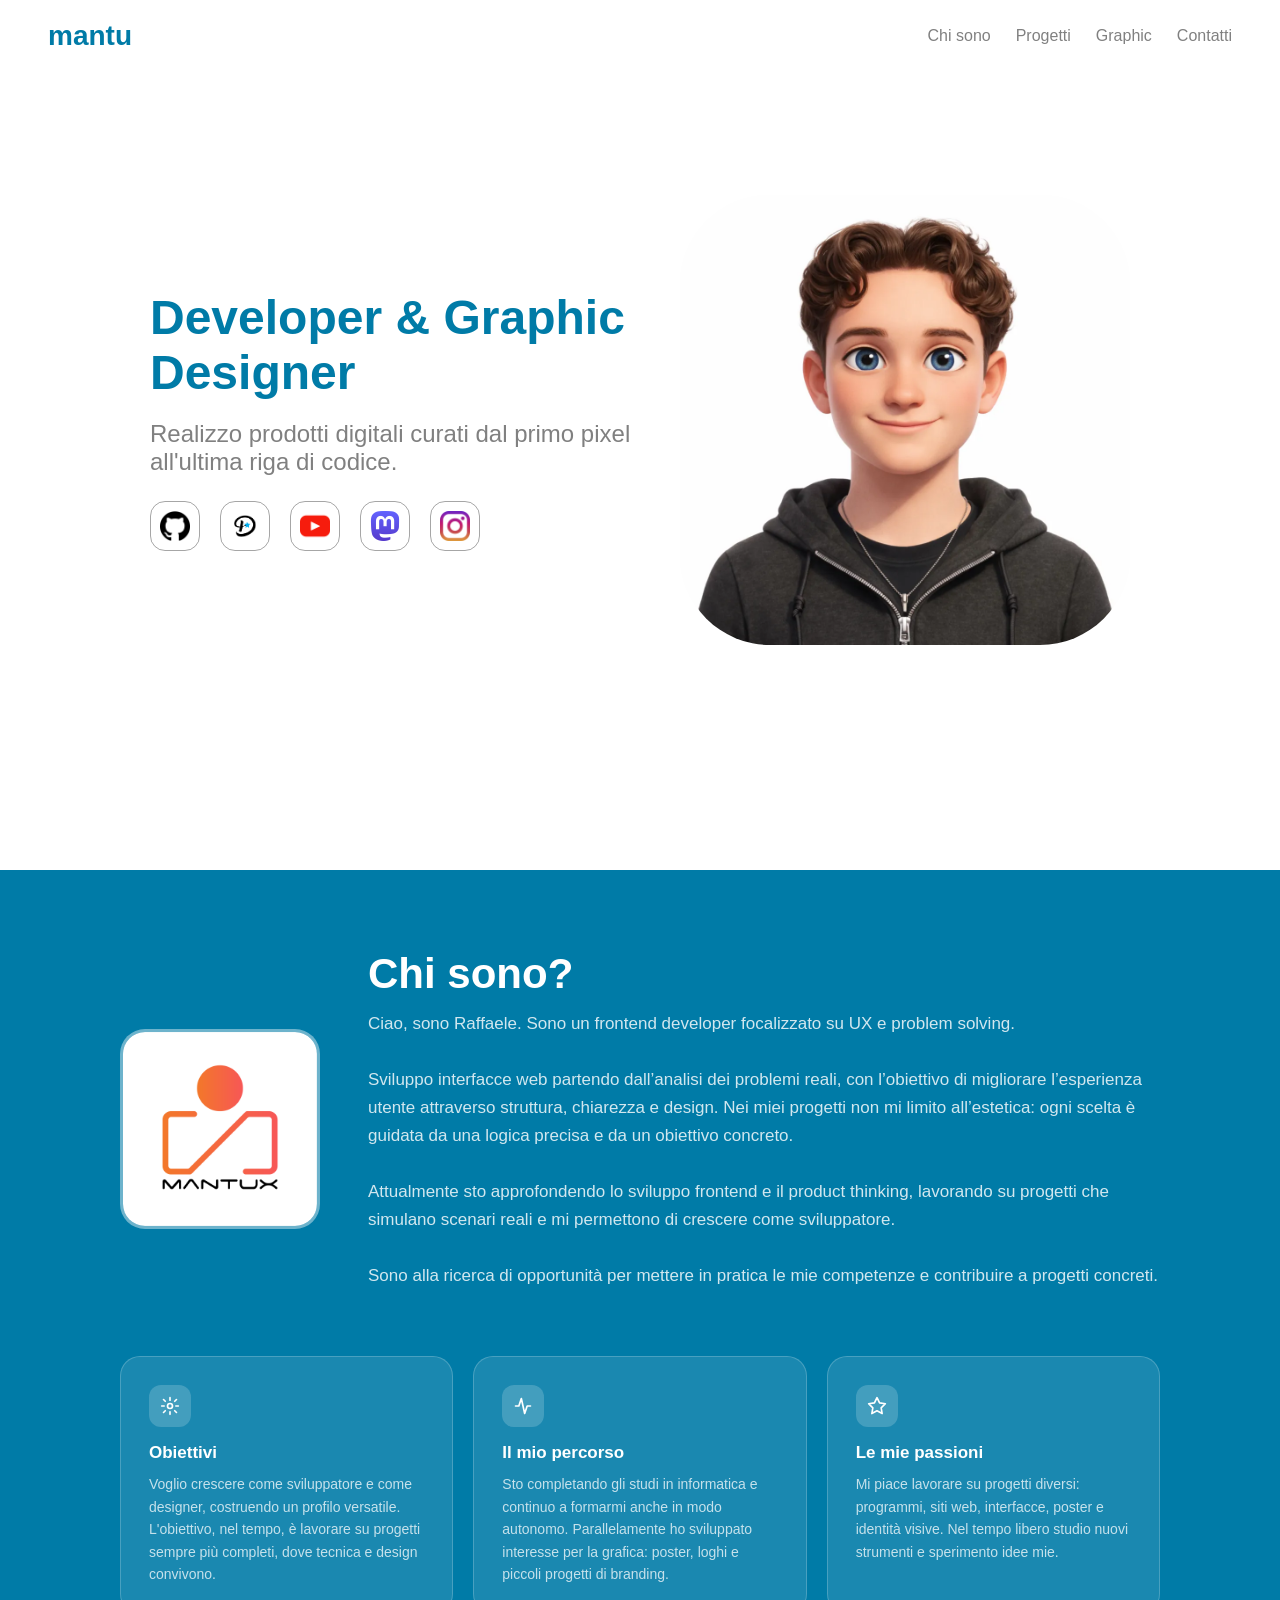
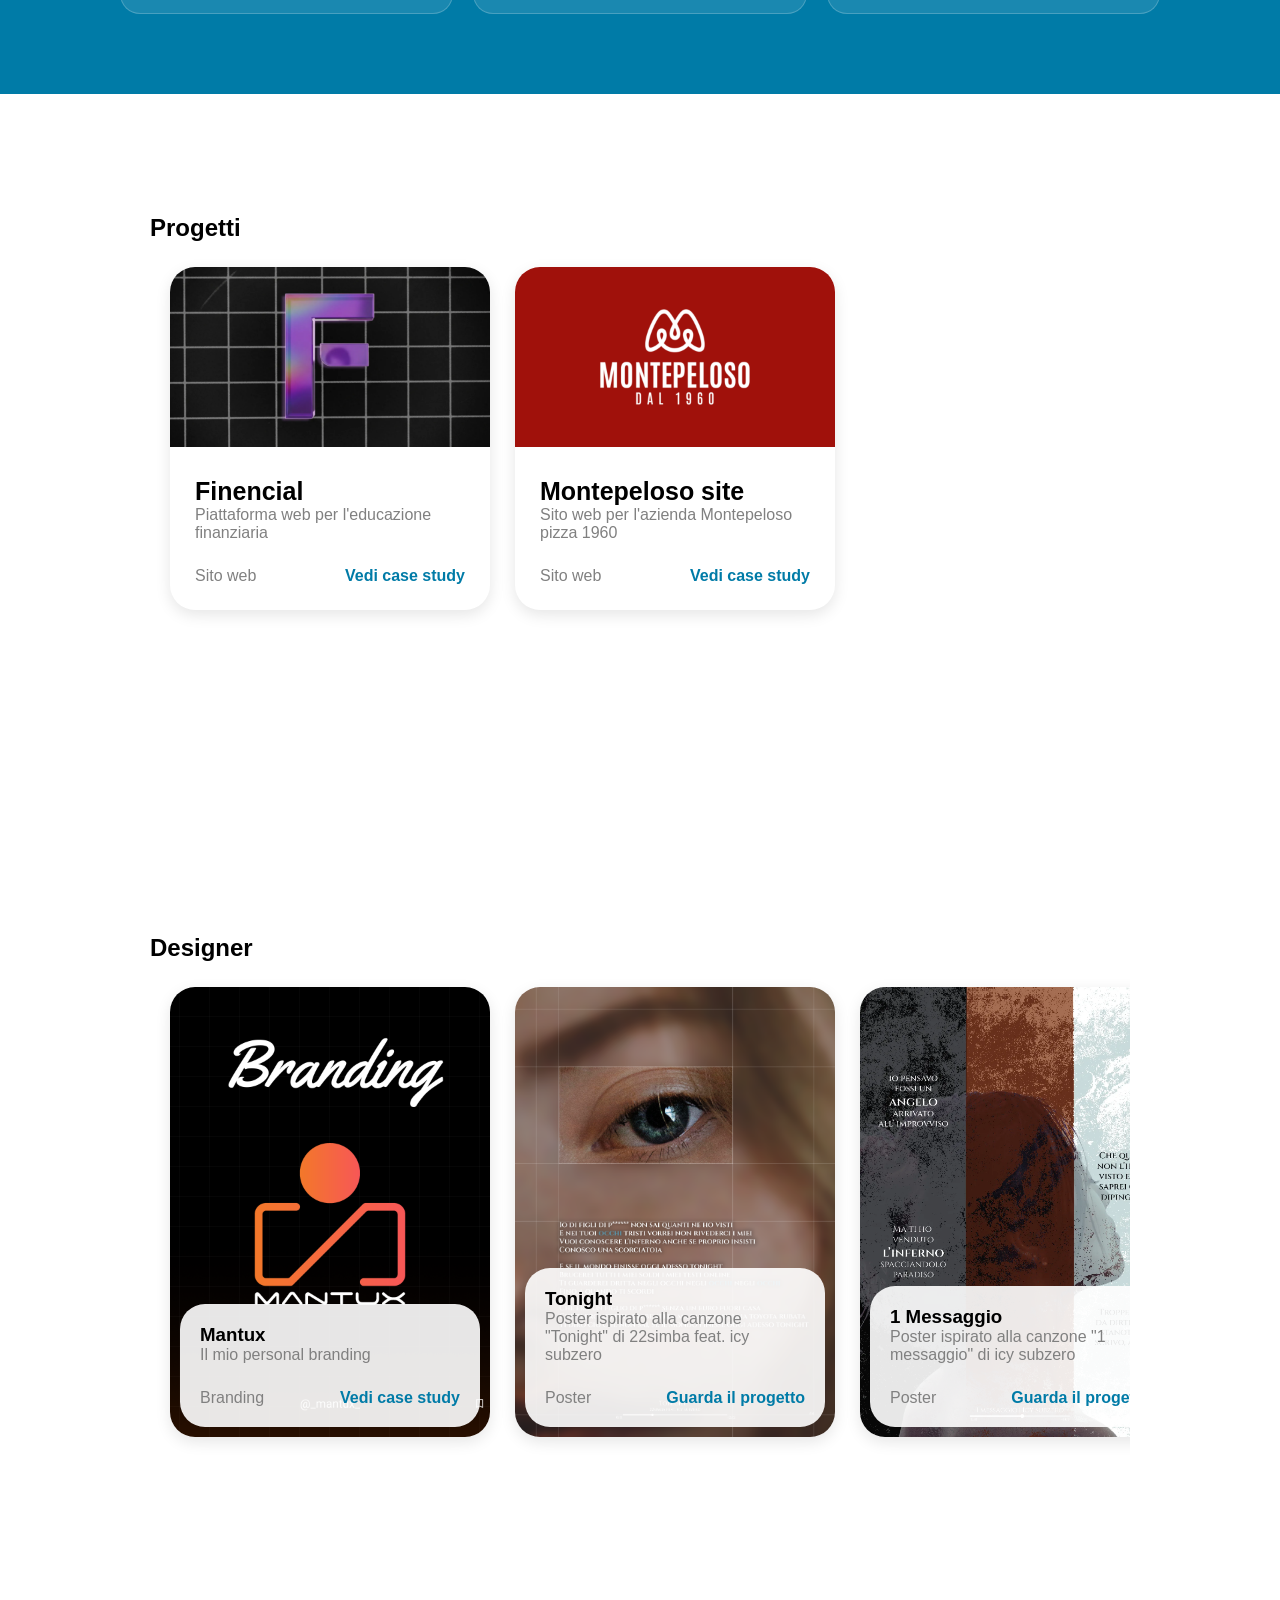
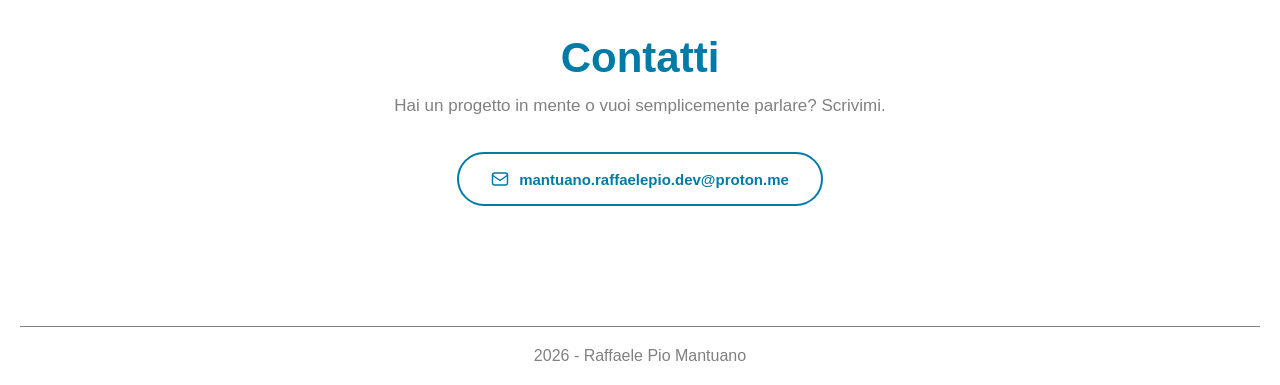
==== commit f104a847: "Add files via upload" ====
--- a/index.html
+++ b/index.html
@@ -179,6 +179,20 @@
                 <div class="track">
 
                     <div class="cardDesign">
+                        <img src="img/Designer/mantux/1.-Intro.webp" alt="" class="card-bg">
+                        
+                        <div class="cardContent">
+                            <h3>Mantux</h3>
+                            <p>Il mio personal branding</p>
+                            
+                            <div class="altro">
+                                <p>Branding</p>
+                                <a href="Progetti/Designer/mantux.html">Vedi case study</a>
+                            </div>
+                        </div>
+                    </div>
+
+                    <div class="cardDesign">
                         <img src="img/Designer/card/14) Tonight_4_11zon.webp" alt="" class="card-bg">
                         
                         <div class="cardContent">
